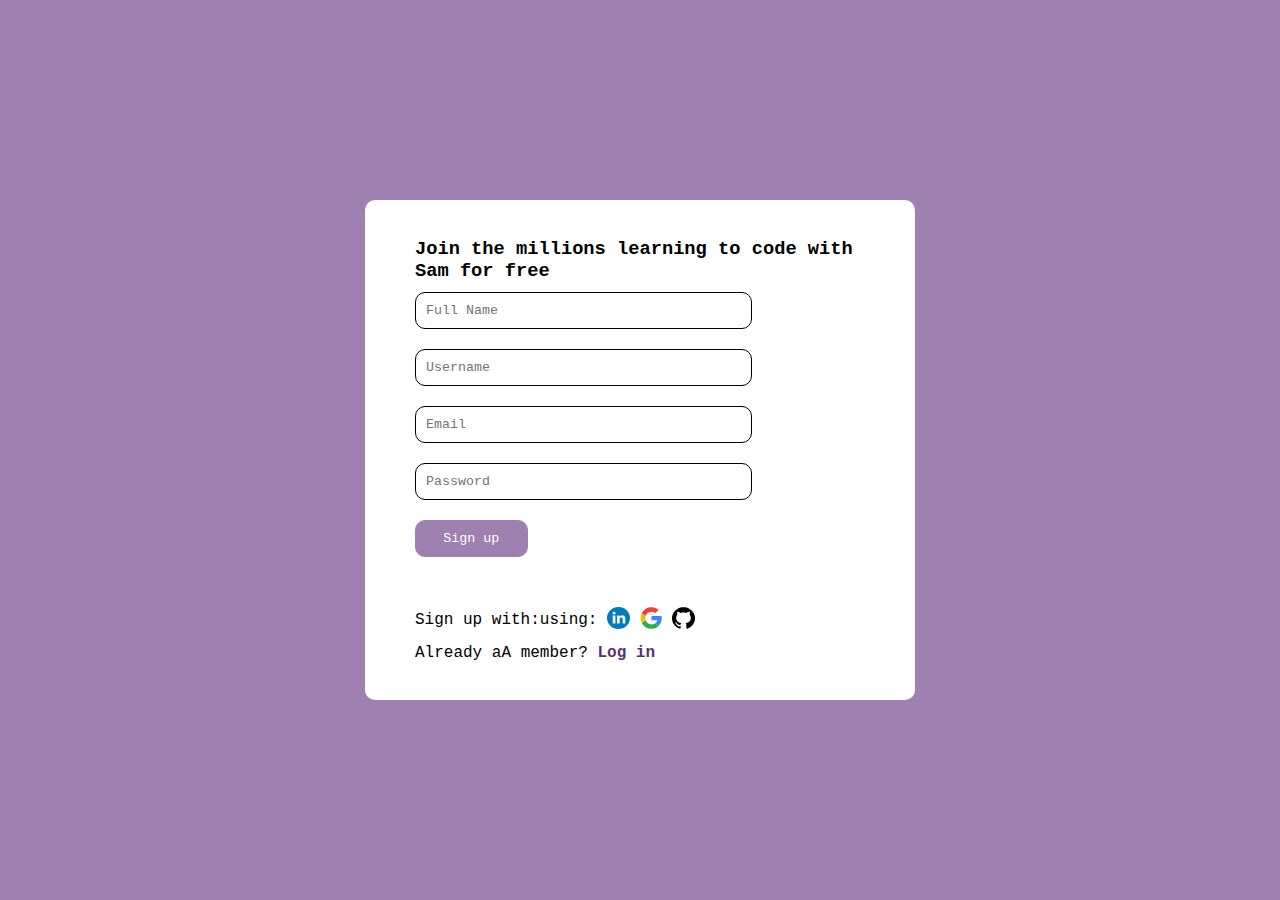
==== sign-up.html @ cf76d644 "signup-page" ====
<!DOCTYPE html>
<html lang="en">
<head>
    <meta charset="UTF-8">
    <meta http-equiv="X-UA-Compatible" content="IE=edge">
    <meta name="viewport" content="width=device-width, initial-scale=1.0">
    <title>Code with Sam</title>
    <link rel="stylesheet" href="./style.css">
    <link rel="stylesheet" href="./sign-up.css">
    <link rel="shortcut icon" href="./images/tech-icon.png" type="image/x-icon">
</head>
<body>
    <div class="outer">
        <h3>Join the millions learning to code with Sam for free</h3>
        <input type="text" placeholder="Full Name" id="first">
        <input type="text" placeholder="Username">
        <input type="text" placeholder="Email">
        <input type="password" name="" id="" placeholder="Password">
        <input type="submit" value="Sign up" class="btn">
        <!-- <div class="inner">
            <p>Forgot password</p>
            <input type="checkbox" name="" class="check">
        </div> -->
        <div class="ext">
            <p>Sign up <span class="desktop">with:</span><span class="mobile">using:</span></p>
            <div class="icons">
                <a href="https://www.linkedin.com" target="_blank"><img src="./images/linkedin_icon-icons.com_65929.svg" alt=""></a>
                <a href="https://www.google.com" target="_blank"><img src="./images/google_icon-icons.com_62736.svg" alt=""></a>
                <a href="https://www.github.com" target="_blank"><img src="./images/github-logo_icon-icons.com_73546.svg" alt=""></a>
            </div>
        </div>
        <div><p><span class="mobile">Already a</span><span class="desktop">A</span> member? <a href="./index.html">Log in</a></p>
        </div>
    </div>
</body>
</html>
---- style.css ----
* {
    padding: 0;
    margin: 0;
    font-family: 'Courier New', Courier, monospace;
}

body {
    background-color: rgb(158, 129, 177);
    display: flex;
    align-items: center;
    justify-content: center;
    height: 100vh;
}

.outer {
    height: 400px;
    width: 450px;
    background-color: white;
    display: flex;
    flex-direction: column;
    align-items: flex-start;
    justify-content: center;
    padding-left: 50px;
    border-radius: 10px;
}

h3 {
    margin-bottom: 10px;
}

input {
    margin-bottom: 20px;
    padding: 10px;
    border-radius: 10px;
    border: 1px solid black;
}

.btn {
    cursor: pointer;
    padding: 10px 20px;
    background-color: rgb(158, 129, 177);
    color: white;
    border: 1px solid rgb(158, 129, 177);
}

.btn:hover {
    background-color: rgb(85, 51, 107);;
}

.inner {
    display: flex;
    justify-content: center;
}

p {
    padding-right: 10px;
}

.ext {
    margin: 30px 0 10px 0;
    display: flex;
    align-items: center;
}

.icons {
    display: flex;
    gap: 10px;
}

img {
    height: 1.4em;
}

a {
    font-weight: 900;
    text-decoration: none;
    color: rgb(85, 51, 107);

}

a:hover {
    color: rgba(85, 51, 107, 0.8);
}
---- sign-up.css ----
.outer {
    height: 500px;
    padding-right: 50px;
}

h3 {
    padding-right: 10px;
}

input {
    width: 70%;
}

.btn {
    width: 25%;
}

@media only screen and (max-width: 500px) {
    .outer {
        height: 95%;
        /* border-radius: 0; */
        /* padding: 0 ; */
        padding: 0 20px !important;
    }
    h3 {
        padding-right: 0;
    }

    .btn {
        padding: 10px;
        width: 40%;
        margin-bottom: -5px;
    }
    
}
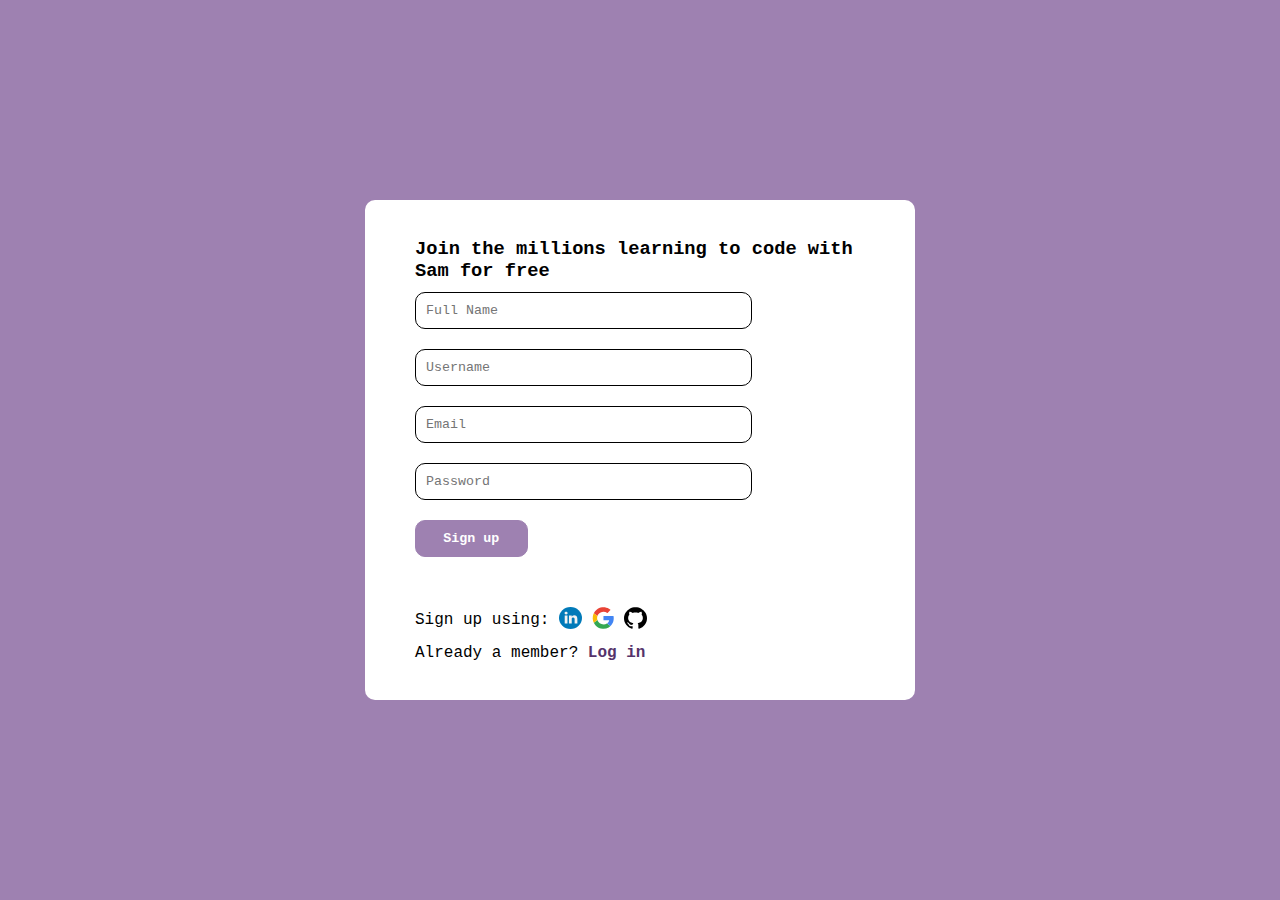
==== commit bad407c8: "responsive design" ====
--- a/sign-up.html
+++ b/sign-up.html
@@ -17,10 +17,6 @@
         <input type="text" placeholder="Email">
         <input type="password" name="" id="" placeholder="Password">
         <input type="submit" value="Sign up" class="btn">
-        <!-- <div class="inner">
-            <p>Forgot password</p>
-            <input type="checkbox" name="" class="check">
-        </div> -->
         <div class="ext">
             <p>Sign up <span class="desktop">with:</span><span class="mobile">using:</span></p>
             <div class="icons">
@@ -29,7 +25,12 @@
                 <a href="https://www.github.com" target="_blank"><img src="./images/github-logo_icon-icons.com_73546.svg" alt=""></a>
             </div>
         </div>
-        <div><p><span class="mobile">Already a</span><span class="desktop">A</span> member? <a href="./index.html">Log in</a></p>
+        <div>
+            <p>
+                <span class="mobile">Already a</span>
+                <span class="desktop">A</span>
+                 member? <a href="./index.html">Log in</a>
+            </p>
         </div>
     </div>
 </body>
--- a/style.css
+++ b/style.css
@@ -41,6 +41,7 @@
     background-color: rgb(158, 129, 177);
     color: white;
     border: 1px solid rgb(158, 129, 177);
+    font-weight: 900;
 }
 
 .btn:hover {
@@ -80,4 +81,32 @@
 
 a:hover {
     color: rgba(85, 51, 107, 0.8);
+}
+
+.desktop {
+    display: none;
+}
+
+@media only screen and (max-width: 580px) {
+    body {
+        /* display: none; */
+    }
+
+    .outer {
+        width: 75%;
+        padding-left: 10px;
+    }
+
+    .mobile {
+        display: none;
+    }
+
+    .desktop {
+        display: inline;
+    }
+
+    img {
+        width: 1em;
+    }
+
 }--- a/sign-up.css
+++ b/sign-up.css
@@ -17,11 +17,13 @@
     width: 25%;
 }
 
+.desktop {
+    display: none;
+}
+
 @media only screen and (max-width: 500px) {
     .outer {
         height: 95%;
-        /* border-radius: 0; */
-        /* padding: 0 ; */
         padding: 0 20px !important;
     }
     h3 {
@@ -33,5 +35,9 @@
         width: 40%;
         margin-bottom: -5px;
     }
+
+    .mobile {
+        display: none;
+    }
     
 }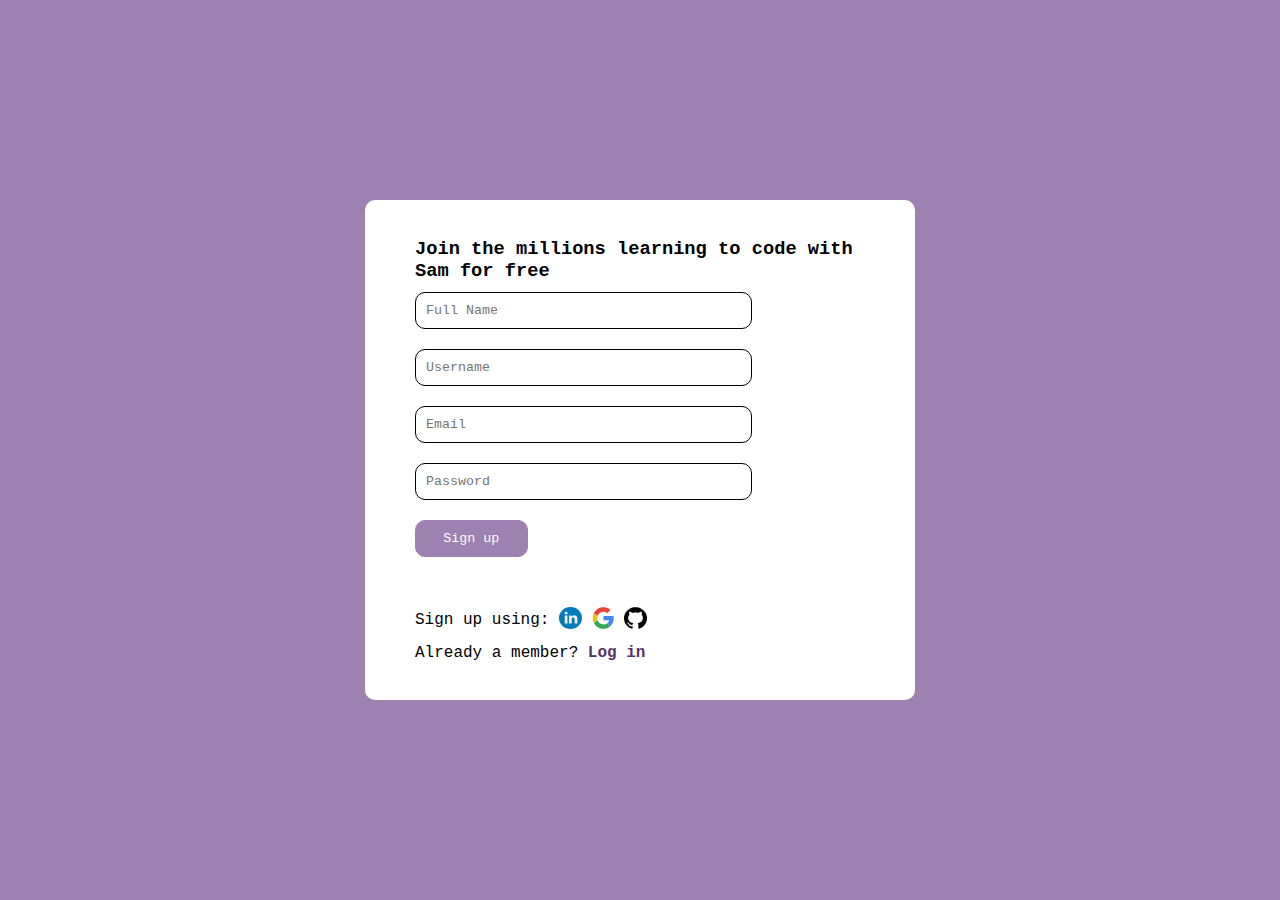
==== commit 35c8e208: "branching errors" ====
--- a/sign-up.html
+++ b/sign-up.html
@@ -11,7 +11,7 @@
 </head>
 <body>
     <div class="outer">
-        <h3>Join the millions learning to code with Sam for free</h3>
+        <h3>Join the millions learning to code <span class="mobile">with Sam for free</span></h3>
         <input type="text" placeholder="Full Name" id="first">
         <input type="text" placeholder="Username">
         <input type="text" placeholder="Email">
@@ -29,7 +29,7 @@
             <p>
                 <span class="mobile">Already a</span>
                 <span class="desktop">A</span>
-                 member? <a href="./index.html">Log in</a>
+                 <span class="upper">member?</span> <a href="./index.html">Log in</a>
             </p>
         </div>
     </div>
--- a/style.css
+++ b/style.css
@@ -41,7 +41,6 @@
     background-color: rgb(158, 129, 177);
     color: white;
     border: 1px solid rgb(158, 129, 177);
-    font-weight: 900;
 }
 
 .btn:hover {
@@ -83,18 +82,10 @@
     color: rgba(85, 51, 107, 0.8);
 }
 
-.desktop {
-    display: none;
-}
-
-@media only screen and (max-width: 580px) {
-    body {
-        /* display: none; */
-    }
-
+@media only screen and (max-width: 500px) {
     .outer {
-        width: 75%;
-        padding-left: 10px;
+        margin: 0 10px;
+        padding: 0 15px;
     }
 
     .mobile {
@@ -102,11 +93,11 @@
     }
 
     .desktop {
-        display: inline;
+        display: inline-block;
     }
 
-    img {
-        width: 1em;
+    .upper {
+        text-transform: capitalize;
     }
-
+    
 }--- a/sign-up.css
+++ b/sign-up.css
@@ -25,6 +25,7 @@
     .outer {
         height: 95%;
         padding: 0 20px !important;
+        margin: 0 10px;
     }
     h3 {
         padding-right: 0;
@@ -39,5 +40,13 @@
     .mobile {
         display: none;
     }
+
+    .upper {
+        text-transform: capitalize;
+    }
+
+    .desktop {
+        display: inline-block;
+    }
     
 }